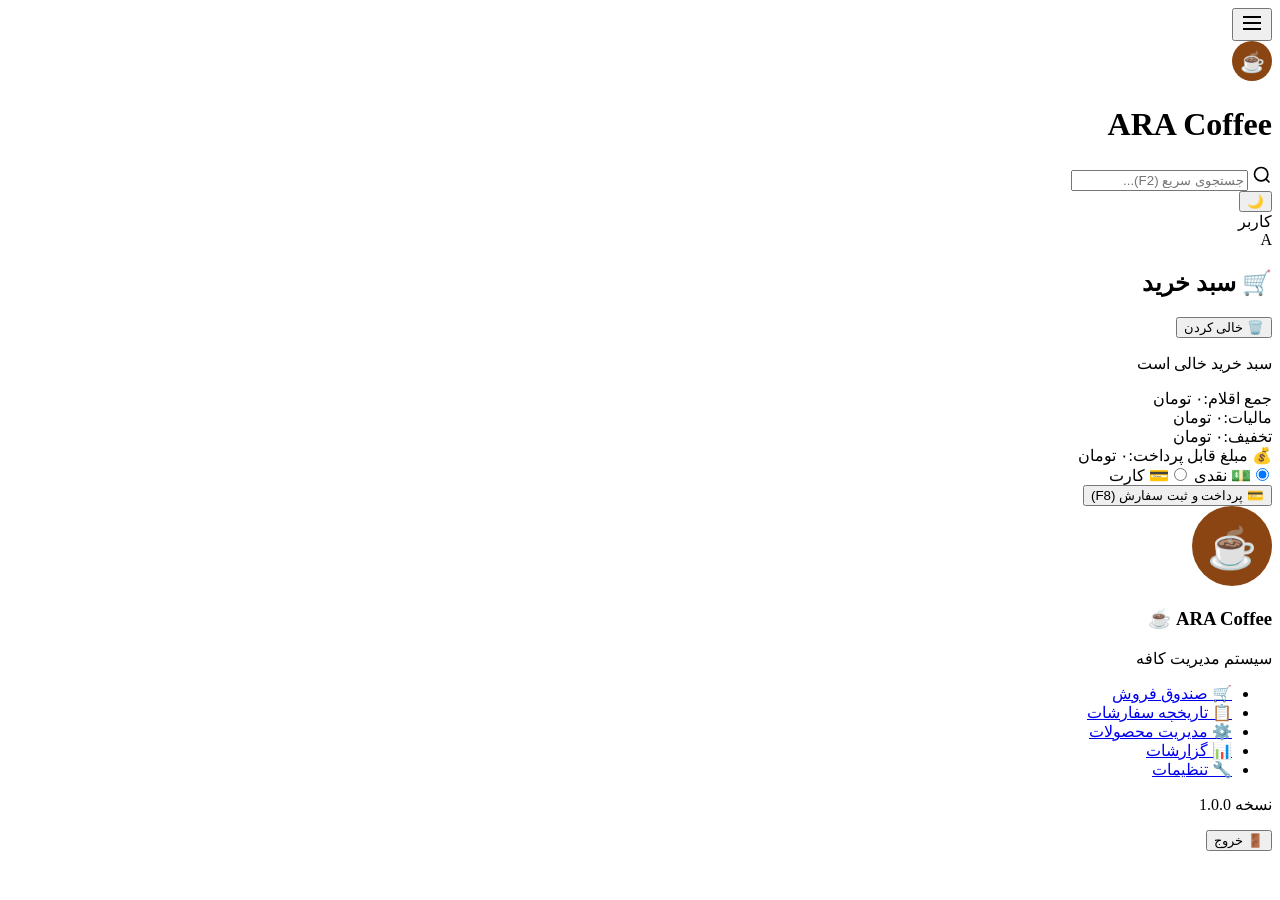
==== index.html @ f750b8b1 "First upload" ====
<!DOCTYPE html>
<html lang="fa" dir="rtl">
<head>
    <meta charset="UTF-8">
    <meta name="viewport" content="width=device-width, initial-scale=1.0, maximum-scale=1.0, user-scalable=no">
    <meta name="theme-color" content="#8B4513">
    <meta name="apple-mobile-web-app-capable" content="yes">
    <meta name="apple-mobile-web-app-status-bar-style" content="default">
    <title>ARA Coffee ☕ - صندوق فروش</title>
    <link rel="manifest" href="/manifest.json">
    <link rel="stylesheet" href="/css/style.css">
    <link rel="stylesheet" href="/css/pos.css">
    <link rel="icon" type="image/png" href="/assets/images/icon-192x192.png">
    <link rel="apple-touch-icon" href="/assets/images/icon-192x192.png">
</head>
<body data-page="pos">
    <div class="side-nav-overlay" id="side-nav-overlay"></div>

    <div class="app-container">
        <header class="app-header">
            <div class="header-left">
                <button class="icon-btn" id="menu-toggle" aria-label="منو" title="منو">
                    <svg width="24" height="24" viewBox="0 0 24 24" fill="none" stroke="currentColor" stroke-width="2">
                        <path d="M3 12h18"/><path d="M3 6h18"/><path d="M3 18h18"/>
                    </svg>
                </button>
                <div class="logo-section">
                    <img src="/assets/images/logo-placeholder.png" alt="ARA Coffee" class="logo-img" id="header-logo"
                         onerror="this.src='data:image/svg+xml,<svg xmlns=%22http://www.w3.org/2000/svg%22 width=%2240%22 height=%2240%22><rect fill=%22%238B4513%22 width=%2240%22 height=%2240%22 rx=%2220%22/><text fill=%22white%22 x=%2250%25%22 y=%2255%25%22 text-anchor=%22middle%22 dy=%22.3em%22 font-size=%2220%22>☕</text></svg>'">
                    <h1 class="cafe-name">ARA Coffee</h1>
                </div>
            </div>
            <div class="header-center">
                <div class="search-box">
                    <svg class="search-icon" width="20" height="20" viewBox="0 0 24 24" fill="none" stroke="currentColor" stroke-width="2">
                        <circle cx="11" cy="11" r="8"/><path d="M21 21l-4.35-4.35"/>
                    </svg>
                    <input type="text" id="pos-search" placeholder="جستجوی سریع (F2)..." autocomplete="off">
                </div>
            </div>
            <div class="header-right">
                <button class="theme-toggle" id="theme-toggle" title="تغییر تم" type="button">
                    <span class="theme-icon">🌙</span>
                </button>
                <span class="date-time" id="current-datetime"></span>
                <div class="user-section">
                    <span class="user-name" id="current-user-display">کاربر</span>
                    <div class="user-avatar" id="user-avatar">A</div>
                </div>
            </div>
        </header>

        <main class="pos-main">
            <section class="products-section">
                <div class="category-tabs-container">
                    <div class="category-tabs" id="category-tabs"></div>
                </div>
                <div class="products-grid" id="product-grid"></div>
            </section>
            <aside class="cart-section">
                <div class="cart-header">
                    <h2>🛒 سبد خرید</h2>
                    <button class="text-btn" id="clear-cart-btn">🗑️ خالی کردن</button>
                </div>
                <div class="cart-items" id="cart-items">
                    <p class="empty-cart">سبد خرید خالی است</p>
                </div>
                <div class="cart-footer">
                    <div class="cart-summary">
                        <div class="summary-row"><span>جمع اقلام:</span><span id="subtotal-amount">۰ تومان</span></div>
                        <div class="summary-row"><span>مالیات:</span><span id="tax-amount">۰ تومان</span></div>
                        <div class="summary-row"><span>تخفیف:</span><span id="discount-amount">۰ تومان</span></div>
                        <div class="summary-row total-row"><span>💰 مبلغ قابل پرداخت:</span><span id="total-amount">۰ تومان</span></div>
                    </div>
                    <div class="payment-methods">
                        <label class="radio-label"><input type="radio" name="payment-method" value="Cash" checked><span>💵 نقدی</span></label>
                        <label class="radio-label"><input type="radio" name="payment-method" value="Card"><span>💳 کارت</span></label>
                    </div>
                    <button class="btn-primary btn-block" id="checkout-btn">💳 پرداخت و ثبت سفارش (F8)</button>
                </div>
            </aside>
        </main>

        <nav class="side-nav" id="side-nav">
            <div class="nav-header">
                <img src="/assets/images/logo-placeholder.png" alt="ARA Coffee" class="nav-logo"
                     onerror="this.src='data:image/svg+xml,<svg xmlns=%22http://www.w3.org/2000/svg%22 width=%2280%22 height=%2280%22><rect fill=%22%238B4513%22 width=%2280%22 height=%2280%22 rx=%2240%22/><text fill=%22white%22 x=%2250%25%22 y=%2255%25%22 text-anchor=%22middle%22 dy=%22.3em%22 font-size=%2240%22>☕</text></svg>'">
                <h3>ARA Coffee ☕</h3>
                <p class="nav-subtitle">سیستم مدیریت کافه</p>
            </div>
            <ul class="nav-links">
                <li><a href="/index.html" class="nav-link active"><span>🛒</span> صندوق فروش</a></li>
                <li><a href="/orders.html" class="nav-link"><span>📋</span> تاریخچه سفارشات</a></li>
                <li><a href="/admin.html" class="nav-link"><span>⚙️</span> مدیریت محصولات</a></li>
                <li><a href="/reports.html" class="nav-link"><span>📊</span> گزارشات</a></li>
                <li><a href="/settings.html" class="nav-link"><span>🔧</span> تنظیمات</a></li>
            </ul>
            <div class="nav-footer">
                <p class="version">نسخه 1.0.0</p>
                <button class="btn-logout" id="logout-btn">🚪 خروج</button>
            </div>
        </nav>
    </div>

    <div class="toast-container" id="toast-container"></div>

    <script src="/js/storage.js"></script>
    <script src="/js/models.js"></script>
    <script src="/js/auth.js"></script>
    <script src="/js/ui.js"></script>
    <script src="/js/cart.js"></script>
    <script src="/js/print.js"></script>
    <script src="/js/app.js"></script>
    <script>
        if ('serviceWorker' in navigator) {
            window.addEventListener('load', () => {
                navigator.serviceWorker.register('/service-worker.js')
                    .then(reg => console.log('SW registered:', reg.scope))
                    .catch(err => console.log('SW failed:', err));
            });
        }
    </script>
</body>
</html>
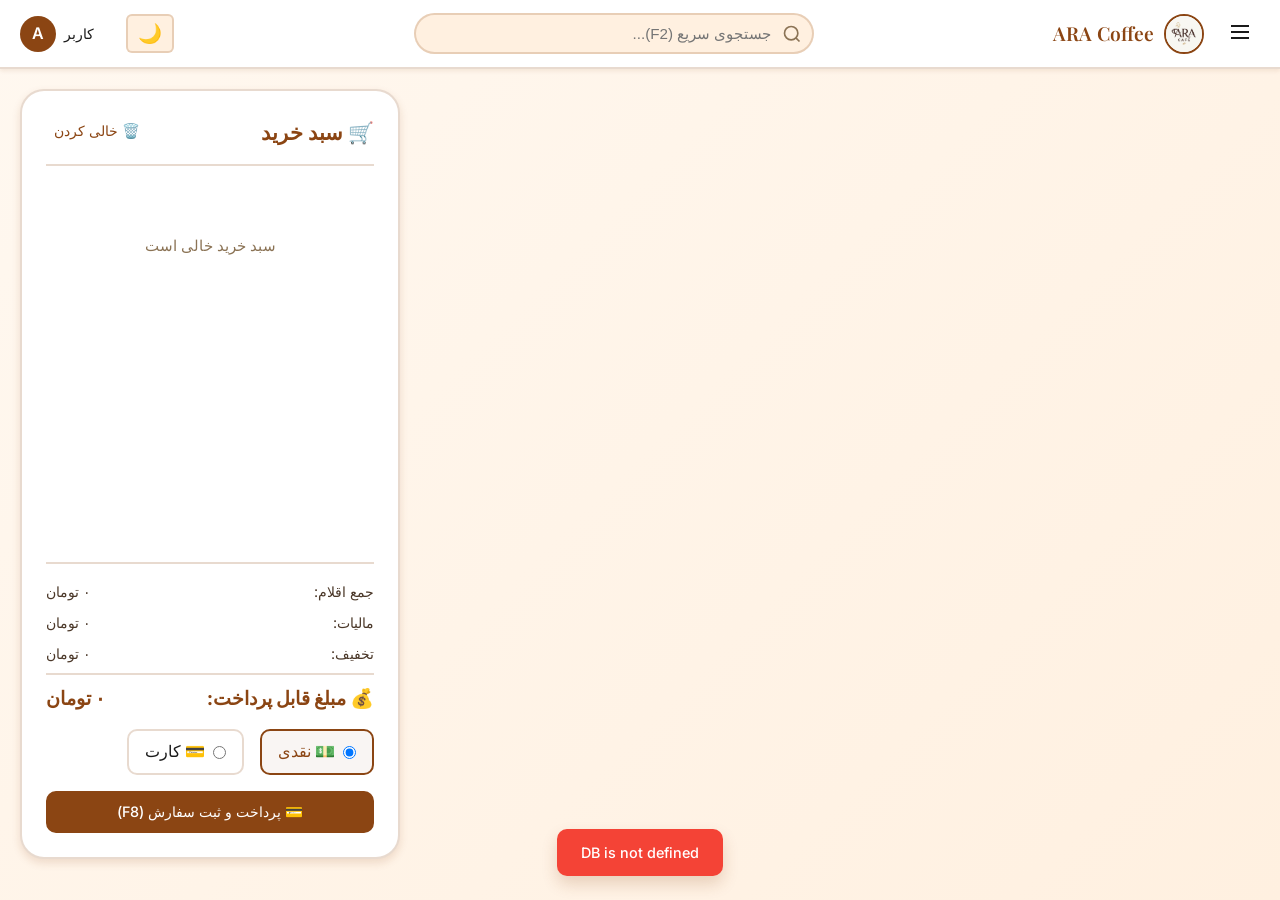
==== commit d189d0bb: "جدید" ====
--- a/index.html
+++ b/index.html
@@ -104,8 +104,7 @@
 
     <div class="toast-container" id="toast-container"></div>
 
-    <script src="/js/storage.js"></script>
-    <script src="/js/models.js"></script>
+    <script src="/js/github-db.js"></script>   <script src="/js/models.js"></script>
     <script src="/js/auth.js"></script>
     <script src="/js/ui.js"></script>
     <script src="/js/cart.js"></script>
--- a/css/style.css
+++ b/css/style.css
@@ -0,0 +1,819 @@
+/* === ARA Coffee - Main Styles === */
+@import url('https://fonts.googleapis.com/css2?family=Inter:wght@300;400;500;600;700&family=Playfair+Display:wght@400;500;600;700&display=swap');
+
+/* === متغیرهای تم روشن (پیش‌فرض) === */
+:root {
+    /* رنگ‌های اصلی */
+    --color-primary: #8B4513;
+    --color-primary-light: #A0522D;
+    --color-primary-dark: #6B3410;
+    --color-accent: #D2691E;
+    --color-accent-light: #F4A460;
+    
+    /* پس‌زمینه‌ها */
+    --bg-primary: #FFF8F0;
+    --bg-secondary: #FFF0E0;
+    --bg-card: #FFFFFF;
+    --bg-glass: rgba(255, 255, 255, 0.8);
+    --bg-sidebar: #3E2723;
+    
+    /* متن */
+    --text-primary: #1a1a1a;
+    --text-secondary: #4a3728;
+    --text-light: #8B7355;
+    --text-white: #FFFFFF;
+    --text-sidebar: #FFE0B2;
+    
+    /* سایه‌ها */
+    --shadow-sm: 0 2px 4px rgba(139, 69, 19, 0.1);
+    --shadow-md: 0 4px 8px rgba(139, 69, 19, 0.15);
+    --shadow-lg: 0 8px 16px rgba(139, 69, 19, 0.2);
+    
+    /* شیشه */
+    --glass-bg: rgba(255, 255, 255, 0.7);
+    --glass-blur: blur(12px);
+    --glass-border: rgba(139, 69, 19, 0.2);
+    
+    /* وضعیت‌ها */
+    --color-success: #4CAF50;
+    --color-warning: #FF9800;
+    --color-error: #f44336;
+    --color-info: #2196F3;
+    
+    /* Border Radius */
+    --radius-sm: 6px;
+    --radius-md: 10px;
+    --radius-lg: 16px;
+    --radius-xl: 24px;
+    
+    /* Transitions */
+    --transition-fast: 0.2s ease;
+    --transition-base: 0.3s ease;
+}
+
+/* === تم تاریک === */
+[data-theme="dark"] {
+    /* پس‌زمینه‌ها */
+    --bg-primary: #1a1a1a;
+    --bg-secondary: #2d2d2d;
+    --bg-card: #333333;
+    --bg-glass: rgba(30, 30, 30, 0.8);
+    
+    /* متن */
+    --text-primary: #FFFFFF;
+    --text-secondary: #E0E0E0;
+    --text-light: #BDBDBD;
+    
+    /* شیشه */
+    --glass-bg: rgba(30, 30, 30, 0.8);
+    --glass-border: rgba(255, 255, 255, 0.1);
+    
+    /* سایه‌ها */
+    --shadow-sm: 0 2px 4px rgba(0, 0, 0, 0.3);
+    --shadow-md: 0 4px 8px rgba(0, 0, 0, 0.4);
+    --shadow-lg: 0 8px 16px rgba(0, 0, 0, 0.5);
+}
+
+/* === Reset === */
+*, *::before, *::after {
+    margin: 0;
+    padding: 0;
+    box-sizing: border-box;
+}
+
+html {
+    font-size: 16px;
+    scroll-behavior: smooth;
+}
+
+body {
+    font-family: 'Inter', -apple-system, BlinkMacSystemFont, sans-serif;
+    background: linear-gradient(135deg, var(--bg-primary) 0%, var(--bg-secondary) 100%);
+    color: var(--text-primary);
+    min-height: 100vh;
+    line-height: 1.6;
+    -webkit-font-smoothing: antialiased;
+    transition: all var(--transition-base);
+}
+
+h1, h2, h3, h4, h5, h6 {
+    font-family: 'Playfair Display', serif;
+    color: var(--color-primary);
+}
+
+a {
+    color: var(--color-primary);
+    text-decoration: none;
+}
+
+/* === Glass Effect === */
+.glass {
+    background: var(--glass-bg);
+    backdrop-filter: var(--glass-blur);
+    -webkit-backdrop-filter: var(--glass-blur);
+    border: 1px solid var(--glass-border);
+    border-radius: var(--radius-lg);
+}
+
+/* === Buttons === */
+.btn-primary, .btn-secondary, .btn-danger, .btn-success {
+    padding: 10px 20px;
+    border: none;
+    border-radius: var(--radius-md);
+    font-family: 'Inter', sans-serif;
+    font-weight: 500;
+    font-size: 0.9rem;
+    cursor: pointer;
+    transition: all var(--transition-fast);
+    display: inline-flex;
+    align-items: center;
+    gap: 8px;
+    white-space: nowrap;
+}
+
+.btn-primary {
+    background: var(--color-primary);
+    color: white;
+    border: 2px solid var(--color-primary);
+}
+
+.btn-primary:hover {
+    background: var(--color-primary-dark);
+    transform: translateY(-2px);
+    box-shadow: var(--shadow-md);
+}
+
+.btn-secondary {
+    background: transparent;
+    color: var(--color-primary);
+    border: 2px solid var(--color-primary);
+}
+
+.btn-secondary:hover {
+    background: rgba(139, 69, 19, 0.1);
+    transform: translateY(-2px);
+}
+
+.btn-danger {
+    background: var(--color-error);
+    color: white;
+}
+
+.btn-danger:hover {
+    background: #d32f2f;
+}
+
+.btn-block {
+    width: 100%;
+    justify-content: center;
+}
+
+.icon-btn {
+    background: transparent;
+    border: none;
+    color: var(--text-primary);
+    cursor: pointer;
+    padding: 8px;
+    border-radius: var(--radius-sm);
+    transition: all var(--transition-fast);
+}
+
+.icon-btn:hover {
+    background: rgba(139, 69, 19, 0.1);
+}
+
+.text-btn {
+    background: none;
+    border: none;
+    color: var(--color-primary);
+    cursor: pointer;
+    font-size: 0.9rem;
+    padding: 4px 8px;
+}
+
+.text-btn:hover {
+    text-decoration: underline;
+}
+
+/* === Form Elements === */
+.form-group {
+    margin-bottom: 16px;
+}
+
+.form-group label {
+    display: block;
+    margin-bottom: 6px;
+    color: var(--text-primary);
+    font-weight: 500;
+    font-size: 0.9rem;
+}
+
+.form-input {
+    width: 100%;
+    padding: 10px 14px;
+    background: var(--bg-card);
+    border: 2px solid var(--glass-border);
+    border-radius: var(--radius-sm);
+    color: var(--text-primary);
+    font-family: 'Inter', sans-serif;
+    font-size: 0.95rem;
+    transition: all var(--transition-fast);
+}
+
+.form-input:focus {
+    outline: none;
+    border-color: var(--color-primary);
+    box-shadow: 0 0 0 3px rgba(139, 69, 19, 0.1);
+}
+
+textarea.form-input {
+    resize: vertical;
+    min-height: 80px;
+}
+
+select.form-input {
+    cursor: pointer;
+}
+
+/* === App Container === */
+.app-container {
+    min-height: 100vh;
+    display: flex;
+    flex-direction: column;
+}
+
+/* === Header === */
+.app-header {
+    padding: 12px 20px;
+    display: flex;
+    align-items: center;
+    justify-content: space-between;
+    background: var(--bg-card);
+    border-bottom: 2px solid var(--glass-border);
+    box-shadow: var(--shadow-sm);
+    position: sticky;
+    top: 0;
+    z-index: 100;
+}
+
+.header-left {
+    display: flex;
+    align-items: center;
+    gap: 16px;
+}
+
+.header-center {
+    flex: 1;
+    display: flex;
+    justify-content: center;
+    margin: 0 20px;
+}
+
+.header-right {
+    display: flex;
+    align-items: center;
+    gap: 16px;
+}
+
+.logo-section {
+    display: flex;
+    align-items: center;
+    gap: 10px;
+}
+
+.logo-img {
+    width: 40px;
+    height: 40px;
+    border-radius: 50%;
+    object-fit: cover;
+    border: 2px solid var(--color-primary);
+}
+
+.cafe-name {
+    font-size: 1.2rem;
+    color: var(--color-primary);
+    font-weight: 600;
+}
+
+.search-box {
+    position: relative;
+    display: flex;
+    align-items: center;
+    width: 100%;
+    max-width: 400px;
+}
+
+.search-box .search-icon {
+    position: absolute;
+    right: 12px;
+    color: var(--text-light);
+    pointer-events: none;
+}
+
+.search-box input {
+    width: 100%;
+    padding: 10px 40px 10px 16px;
+    background: var(--bg-secondary);
+    border: 2px solid var(--glass-border);
+    border-radius: var(--radius-xl);
+    color: var(--text-primary);
+    font-size: 0.95rem;
+    transition: all var(--transition-fast);
+}
+
+.search-box input:focus {
+    outline: none;
+    border-color: var(--color-primary);
+    background: var(--bg-card);
+}
+
+.date-time {
+    color: var(--text-secondary);
+    font-size: 0.85rem;
+    font-weight: 500;
+}
+
+.user-section {
+    display: flex;
+    align-items: center;
+    gap: 8px;
+}
+
+.user-name {
+    color: var(--text-primary);
+    font-weight: 500;
+    font-size: 0.9rem;
+}
+
+.user-avatar {
+    width: 36px;
+    height: 36px;
+    border-radius: 50%;
+    background: var(--color-primary);
+    color: white;
+    display: flex;
+    align-items: center;
+    justify-content: center;
+    font-weight: 600;
+    font-size: 1rem;
+}
+
+.back-btn {
+    color: var(--color-primary);
+    text-decoration: none;
+    font-weight: 500;
+    padding: 6px 12px;
+    border-radius: var(--radius-sm);
+    transition: all var(--transition-fast);
+}
+
+.back-btn:hover {
+    background: rgba(139, 69, 19, 0.1);
+}
+
+/* === Theme Toggle Button === */
+.theme-toggle {
+    background: var(--bg-secondary);
+    border: 2px solid var(--glass-border);
+    cursor: pointer;
+    font-size: 1.2rem;
+    padding: 6px 10px;
+    border-radius: var(--radius-sm);
+    transition: all var(--transition-fast);
+}
+
+.theme-toggle:hover {
+    background: var(--glass-bg);
+    transform: scale(1.1);
+}
+
+/* === Side Navigation === */
+.side-nav {
+    position: fixed;
+    right: -320px;
+    top: 0;
+    width: 300px;
+    height: 100vh;
+    background: var(--bg-sidebar);
+    padding: 24px;
+    transition: right var(--transition-base);
+    z-index: 999;
+    box-shadow: var(--shadow-lg);
+    overflow-y: auto;
+}
+
+.side-nav.open {
+    right: 0;
+}
+
+.nav-header {
+    text-align: center;
+    margin-bottom: 32px;
+    padding-bottom: 20px;
+    border-bottom: 1px solid rgba(255, 255, 255, 0.1);
+}
+
+.nav-logo {
+    width: 80px;
+    height: 80px;
+    border-radius: 50%;
+    border: 3px solid var(--color-accent-light);
+    margin-bottom: 12px;
+}
+
+.nav-header h3 {
+    color: var(--text-sidebar);
+    font-size: 1.3rem;
+    margin-top: 8px;
+}
+
+.nav-links {
+    list-style: none;
+    margin-bottom: 24px;
+}
+
+.nav-link {
+    display: flex;
+    align-items: center;
+    gap: 12px;
+    padding: 12px 16px;
+    color: var(--text-sidebar);
+    text-decoration: none;
+    border-radius: var(--radius-md);
+    transition: all var(--transition-fast);
+    margin-bottom: 4px;
+    font-size: 0.95rem;
+}
+
+.nav-link:hover {
+    background: rgba(255, 224, 178, 0.1);
+    transform: translateX(-4px);
+}
+
+.nav-link.active {
+    background: var(--color-primary);
+    color: white;
+    font-weight: 600;
+}
+
+.btn-logout {
+    width: 100%;
+    padding: 12px;
+    background: rgba(244, 67, 54, 0.2);
+    color: #ff6b6b;
+    border: 1px solid rgba(244, 67, 54, 0.3);
+    border-radius: var(--radius-md);
+    cursor: pointer;
+    font-size: 0.95rem;
+    transition: all var(--transition-fast);
+    margin-top: auto;
+}
+
+.btn-logout:hover {
+    background: rgba(244, 67, 54, 0.3);
+}
+
+/* === Toast Notifications === */
+.toast-container {
+    position: fixed;
+    bottom: 24px;
+    left: 50%;
+    transform: translateX(-50%);
+    z-index: 10000;
+    display: flex;
+    flex-direction: column;
+    gap: 8px;
+    max-width: 90%;
+}
+
+.toast {
+    padding: 12px 24px;
+    border-radius: var(--radius-md);
+    color: white;
+    font-weight: 500;
+    font-size: 0.9rem;
+    animation: slideUp 0.3s ease;
+    box-shadow: var(--shadow-lg);
+    text-align: center;
+    white-space: nowrap;
+}
+
+.toast.success { background: var(--color-success); }
+.toast.error { background: var(--color-error); }
+.toast.warning { background: var(--color-warning); color: #333; }
+.toast.info { background: var(--color-info); }
+
+@keyframes slideUp {
+    from { transform: translateY(100px); opacity: 0; }
+    to { transform: translateY(0); opacity: 1; }
+}
+
+@keyframes slideDown {
+    from { transform: translateY(0); opacity: 1; }
+    to { transform: translateY(100px); opacity: 0; }
+}
+
+/* === Overlay for sidebar === */
+.side-nav-overlay {
+    display: none;
+    position: fixed;
+    top: 0;
+    left: 0;
+    right: 0;
+    bottom: 0;
+    background: rgba(0, 0, 0, 0.5);
+    z-index: 998;
+}
+
+.side-nav-overlay.active {
+    display: block;
+}
+
+/* === Modal === */
+.modal {
+    display: none;
+    position: fixed;
+    top: 0;
+    left: 0;
+    right: 0;
+    bottom: 0;
+    background: rgba(0, 0, 0, 0.6);
+    z-index: 1000;
+    align-items: center;
+    justify-content: center;
+}
+
+.modal.open {
+    display: flex;
+}
+
+.modal-content {
+    background: var(--bg-card);
+    border-radius: var(--radius-xl);
+    padding: 32px;
+    max-width: 500px;
+    width: 90%;
+    max-height: 90vh;
+    overflow-y: auto;
+    position: relative;
+    box-shadow: var(--shadow-xl);
+}
+
+.close-modal {
+    position: absolute;
+    top: 16px;
+    left: 16px;
+    font-size: 1.5rem;
+    cursor: pointer;
+    color: var(--text-secondary);
+    width: 32px;
+    height: 32px;
+    display: flex;
+    align-items: center;
+    justify-content: center;
+    border-radius: 50%;
+    transition: all var(--transition-fast);
+}
+
+.close-modal:hover {
+    background: rgba(0, 0, 0, 0.1);
+}
+
+/* === Utility Classes === */
+.text-center { text-align: center; }
+.text-right { text-align: right; }
+.text-left { text-align: left; }
+
+.mt-1 { margin-top: 8px; }
+.mt-2 { margin-top: 16px; }
+.mt-3 { margin-top: 24px; }
+.mb-1 { margin-bottom: 8px; }
+.mb-2 { margin-bottom: 16px; }
+.mb-3 { margin-bottom: 24px; }
+
+.text-success { color: var(--color-success); }
+.text-error { color: var(--color-error); }
+.text-warning { color: var(--color-warning); }
+
+/* === Responsive === */
+@media (max-width: 768px) {
+    .app-header {
+        flex-direction: column;
+        gap: 12px;
+        padding: 12px;
+    }
+    
+    .header-center {
+        order: 3;
+        margin: 0;
+        width: 100%;
+    }
+    
+    .search-box {
+        max-width: 100%;
+    }
+    
+    .side-nav {
+        width: 100%;
+        right: -100%;
+    }
+    
+    .cafe-name {
+        font-size: 1rem;
+    }
+}
+/* اضافه کردن به انتهای فایل style.css */
+
+/* === Responsive Design Improvements === */
+
+/* Mobile First - تا 480px */
+@media (max-width: 480px) {
+    html {
+        font-size: 14px;
+    }
+    
+    .app-header {
+        flex-direction: column;
+        padding: 8px;
+        gap: 8px;
+    }
+    
+    .header-left {
+        width: 100%;
+        justify-content: space-between;
+    }
+    
+    .header-center {
+        width: 100%;
+        margin: 4px 0;
+    }
+    
+    .header-right {
+        width: 100%;
+        justify-content: space-between;
+        font-size: 0.8rem;
+    }
+    
+    .logo-img {
+        width: 32px;
+        height: 32px;
+    }
+    
+    .cafe-name {
+        font-size: 0.95rem;
+    }
+    
+    .search-box input {
+        padding: 8px 32px 8px 12px;
+        font-size: 0.85rem;
+    }
+    
+    .user-avatar {
+        width: 28px;
+        height: 28px;
+        font-size: 0.8rem;
+    }
+    
+    .user-name {
+        font-size: 0.8rem;
+    }
+    
+    .btn-primary, .btn-secondary {
+        padding: 8px 14px;
+        font-size: 0.8rem;
+    }
+}
+
+/* Tablet - 481px تا 768px */
+@media (min-width: 481px) and (max-width: 768px) {
+    .app-header {
+        padding: 10px;
+    }
+    
+    .header-center {
+        max-width: 250px;
+    }
+    
+    .search-box input {
+        padding: 9px 35px 9px 14px;
+    }
+}
+
+/* Laptop - 769px تا 1024px */
+@media (min-width: 769px) and (max-width: 1024px) {
+    .app-header {
+        padding: 12px 16px;
+    }
+}
+
+/* Large Desktop - بالای 1400px */
+@media (min-width: 1400px) {
+    .app-container {
+        max-width: 1400px;
+        margin: 0 auto;
+    }
+}
+
+/* === بهبود Modal برای موبایل === */
+@media (max-width: 600px) {
+    .modal-content {
+        width: 95%;
+        padding: 20px;
+        margin: 10px;
+        max-height: 85vh;
+        border-radius: var(--radius-lg);
+    }
+    
+    .modal-content h2 {
+        font-size: 1.2rem;
+    }
+    
+    .form-input {
+        padding: 8px 12px;
+        font-size: 0.9rem;
+    }
+}
+
+/* === بهبود Toast برای موبایل === */
+@media (max-width: 480px) {
+    .toast-container {
+        bottom: 12px;
+        left: 10px;
+        right: 10px;
+        transform: none;
+        max-width: none;
+    }
+    
+    .toast {
+        padding: 10px 16px;
+        font-size: 0.85rem;
+    }
+}
+
+/* === بهبود Sidebar برای موبایل === */
+@media (max-width: 480px) {
+    .side-nav {
+        width: 100%;
+        right: -100%;
+    }
+    
+    .nav-link {
+        padding: 10px 14px;
+        font-size: 0.9rem;
+    }
+}
+
+/* === استایل‌های اضافی برای admin === */
+.badge {
+    display: inline-block;
+    padding: 2px 8px;
+    background: rgba(139, 69, 19, 0.1);
+    color: var(--color-primary);
+    border-radius: var(--radius-xl);
+    font-size: 0.7rem;
+    font-weight: 600;
+}
+
+.btn-sm {
+    padding: 4px 8px;
+    font-size: 0.8rem;
+}
+
+.no-data {
+    text-align: center;
+    padding: 32px;
+    color: var(--text-light);
+    font-size: 1rem;
+}
+
+/* === بهبود خوانایی در تم روشن === */
+[data-theme="light"] .product-card,
+[data-theme="light"] .cart-section,
+[data-theme="light"] .order-card,
+[data-theme="light"] .stat-card {
+    box-shadow: 0 2px 8px rgba(0, 0, 0, 0.08);
+}
+
+[data-theme="light"] .app-header {
+    background: #fff;
+    box-shadow: 0 2px 4px rgba(0, 0, 0, 0.05);
+}
+
+/* === استایل اسکرول‌بار === */
+::-webkit-scrollbar {
+    width: 6px;
+    height: 6px;
+}
+
+::-webkit-scrollbar-track {
+    background: transparent;
+}
+
+::-webkit-scrollbar-thumb {
+    background: var(--color-primary);
+    border-radius: 3px;
+}
+
+::-webkit-scrollbar-thumb:hover {
+    background: var(--color-primary-dark);
+}
--- a/css/pos.css
+++ b/css/pos.css
@@ -0,0 +1,345 @@
+/* === POS Page Styles === */
+.pos-main {
+    display: grid;
+    grid-template-columns: 1fr 380px;
+    gap: 20px;
+    padding: 20px;
+    height: calc(100vh - 90px);
+    overflow: hidden;
+}
+
+/* === Products Section === */
+.products-section {
+    display: flex;
+    flex-direction: column;
+    overflow: hidden;
+}
+
+.category-tabs-container {
+    overflow-x: auto;
+    padding: 8px 0;
+    margin-bottom: 16px;
+    scrollbar-width: thin;
+    scrollbar-color: var(--color-primary) transparent;
+}
+
+.category-tabs-container::-webkit-scrollbar {
+    height: 4px;
+}
+
+.category-tabs-container::-webkit-scrollbar-thumb {
+    background: var(--color-primary);
+    border-radius: 2px;
+}
+
+.category-tabs {
+    display: flex;
+    gap: 8px;
+    padding-bottom: 8px;
+}
+
+.category-tab {
+    padding: 10px 20px;
+    background: var(--bg-card);
+    border: 2px solid var(--glass-border);
+    border-radius: var(--radius-xl);
+    color: var(--text-primary);
+    cursor: pointer;
+    white-space: nowrap;
+    transition: all var(--transition-fast);
+    font-family: 'Inter', sans-serif;
+    font-size: 0.9rem;
+    font-weight: 500;
+}
+
+.category-tab:hover {
+    background: var(--bg-secondary);
+    border-color: var(--color-primary);
+}
+
+.category-tab.active {
+    background: var(--color-primary);
+    color: white;
+    border-color: var(--color-primary);
+    box-shadow: var(--shadow-md);
+}
+
+.products-grid {
+    display: grid;
+    grid-template-columns: repeat(auto-fill, minmax(140px, 1fr));
+    gap: 16px;
+    overflow-y: auto;
+    padding: 8px;
+    flex: 1;
+}
+
+.product-card {
+    background: var(--bg-card);
+    border: 2px solid var(--glass-border);
+    border-radius: var(--radius-lg);
+    overflow: hidden;
+    cursor: pointer;
+    transition: all var(--transition-fast);
+    position: relative;
+}
+
+.product-card:hover {
+    transform: translateY(-4px);
+    box-shadow: var(--shadow-lg);
+    border-color: var(--color-primary);
+}
+
+.product-card:active {
+    transform: scale(0.98);
+}
+
+.product-card.product-inactive {
+    opacity: 0.5;
+    cursor: not-allowed;
+}
+
+.product-image {
+    width: 100%;
+    height: 100px;
+    background-size: cover;
+    background-position: center;
+    background-color: var(--bg-secondary);
+}
+
+.product-info {
+    padding: 12px;
+}
+
+.product-info h3 {
+    font-size: 0.85rem;
+    margin-bottom: 6px;
+    font-family: 'Inter', sans-serif;
+    font-weight: 600;
+    color: var(--text-primary);
+}
+
+.price {
+    color: var(--color-primary);
+    font-weight: 700;
+    font-size: 1rem;
+}
+
+.inactive-badge {
+    position: absolute;
+    top: 8px;
+    left: 8px;
+    background: var(--color-error);
+    color: white;
+    padding: 4px 10px;
+    border-radius: var(--radius-sm);
+    font-size: 0.7rem;
+    font-weight: 600;
+}
+
+.no-products {
+    grid-column: 1 / -1;
+    text-align: center;
+    padding: 48px;
+    color: var(--text-light);
+    font-size: 1.1rem;
+}
+
+/* === Cart Section === */
+.cart-section {
+    display: flex;
+    flex-direction: column;
+    padding: 24px;
+    background: var(--bg-card);
+    border-radius: var(--radius-xl);
+    border: 2px solid var(--glass-border);
+    box-shadow: var(--shadow-md);
+}
+
+.cart-header {
+    display: flex;
+    justify-content: space-between;
+    align-items: center;
+    margin-bottom: 20px;
+    padding-bottom: 16px;
+    border-bottom: 2px solid var(--glass-border);
+}
+
+.cart-header h2 {
+    font-size: 1.3rem;
+    color: var(--color-primary);
+}
+
+.cart-items {
+    flex: 1;
+    overflow-y: auto;
+    margin-bottom: 16px;
+}
+
+.cart-item {
+    display: flex;
+    justify-content: space-between;
+    align-items: center;
+    padding: 12px 0;
+    border-bottom: 1px solid var(--glass-border);
+    gap: 12px;
+}
+
+.item-details {
+    flex: 1;
+}
+
+.item-name {
+    display: block;
+    font-weight: 600;
+    color: var(--text-primary);
+    font-size: 0.9rem;
+}
+
+.item-price {
+    color: var(--text-light);
+    font-size: 0.8rem;
+    margin-top: 2px;
+}
+
+.item-quantity {
+    display: flex;
+    align-items: center;
+    gap: 8px;
+}
+
+.qty-btn {
+    width: 28px;
+    height: 28px;
+    border: 2px solid var(--color-primary);
+    background: transparent;
+    color: var(--color-primary);
+    border-radius: 50%;
+    cursor: pointer;
+    display: flex;
+    align-items: center;
+    justify-content: center;
+    font-size: 1.2rem;
+    font-weight: 600;
+    transition: all var(--transition-fast);
+}
+
+.qty-btn:hover {
+    background: var(--color-primary);
+    color: white;
+}
+
+.qty-value {
+    font-weight: 600;
+    min-width: 24px;
+    text-align: center;
+    color: var(--text-primary);
+}
+
+.delete-btn {
+    background: transparent;
+    border: none;
+    cursor: pointer;
+    font-size: 1rem;
+    padding: 4px;
+    opacity: 0.6;
+    transition: all var(--transition-fast);
+}
+
+.delete-btn:hover {
+    opacity: 1;
+    transform: scale(1.2);
+}
+
+.item-total {
+    font-weight: 700;
+    color: var(--color-primary);
+    font-size: 0.95rem;
+    min-width: 80px;
+    text-align: left;
+}
+
+.empty-cart {
+    text-align: center;
+    color: var(--text-light);
+    padding: 48px 0;
+    font-size: 0.95rem;
+}
+
+.cart-footer {
+    border-top: 2px solid var(--glass-border);
+    padding-top: 16px;
+}
+
+.cart-summary {
+    margin-bottom: 16px;
+}
+
+.summary-row {
+    display: flex;
+    justify-content: space-between;
+    margin-bottom: 8px;
+    font-size: 0.9rem;
+    color: var(--text-secondary);
+}
+
+.summary-row.total-row {
+    font-weight: 700;
+    font-size: 1.2rem;
+    color: var(--color-primary);
+    margin-top: 8px;
+    padding-top: 8px;
+    border-top: 2px solid var(--glass-border);
+}
+
+.payment-methods {
+    display: flex;
+    gap: 16px;
+    margin: 16px 0;
+}
+
+.radio-label {
+    display: flex;
+    align-items: center;
+    gap: 8px;
+    cursor: pointer;
+    color: var(--text-primary);
+    font-weight: 500;
+    padding: 8px 16px;
+    border: 2px solid var(--glass-border);
+    border-radius: var(--radius-md);
+    transition: all var(--transition-fast);
+}
+
+.radio-label:hover {
+    border-color: var(--color-primary);
+}
+
+.radio-label input[type="radio"]:checked + span {
+    color: var(--color-primary);
+}
+
+.radio-label:has(input:checked) {
+    border-color: var(--color-primary);
+    background: rgba(139, 69, 19, 0.05);
+}
+
+/* === Responsive POS === */
+@media (max-width: 1024px) {
+    .pos-main {
+        grid-template-columns: 1fr;
+        height: auto;
+        padding: 12px;
+    }
+    
+    .cart-section {
+        position: sticky;
+        bottom: 0;
+        max-height: 50vh;
+        border-radius: var(--radius-xl) var(--radius-xl) 0 0;
+    }
+    
+    .products-grid {
+        grid-template-columns: repeat(auto-fill, minmax(120px, 1fr));
+        gap: 12px;
+    }
+}
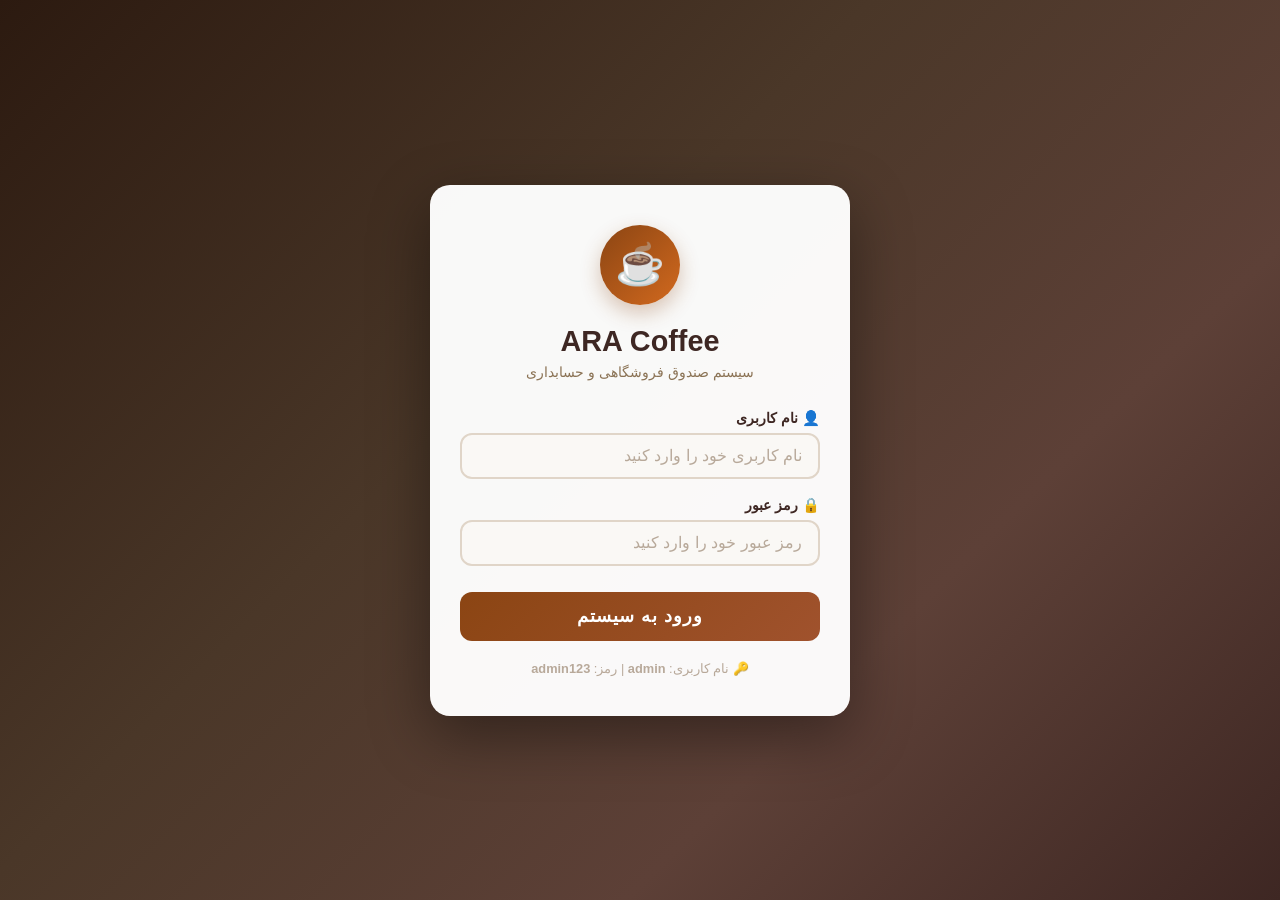
==== commit 83056a8b: "تخفیف" ====
--- a/index.html
+++ b/index.html
@@ -17,6 +17,7 @@
     <div class="side-nav-overlay" id="side-nav-overlay"></div>
 
     <div class="app-container">
+        <!-- Header -->
         <header class="app-header">
             <div class="header-left">
                 <button class="icon-btn" id="menu-toggle" aria-label="منو" title="منو">
@@ -50,37 +51,86 @@
             </div>
         </header>
 
+        <!-- Main Content -->
         <main class="pos-main">
+            <!-- Products Section -->
             <section class="products-section">
                 <div class="category-tabs-container">
                     <div class="category-tabs" id="category-tabs"></div>
                 </div>
                 <div class="products-grid" id="product-grid"></div>
             </section>
+
+            <!-- Cart Section -->
             <aside class="cart-section">
                 <div class="cart-header">
                     <h2>🛒 سبد خرید</h2>
                     <button class="text-btn" id="clear-cart-btn">🗑️ خالی کردن</button>
                 </div>
+                
                 <div class="cart-items" id="cart-items">
                     <p class="empty-cart">سبد خرید خالی است</p>
                 </div>
+                
                 <div class="cart-footer">
                     <div class="cart-summary">
-                        <div class="summary-row"><span>جمع اقلام:</span><span id="subtotal-amount">۰ تومان</span></div>
-                        <div class="summary-row"><span>مالیات:</span><span id="tax-amount">۰ تومان</span></div>
-                        <div class="summary-row"><span>تخفیف:</span><span id="discount-amount">۰ تومان</span></div>
-                        <div class="summary-row total-row"><span>💰 مبلغ قابل پرداخت:</span><span id="total-amount">۰ تومان</span></div>
+                        <div class="summary-row">
+                            <span>💰 جمع اقلام (قیمت اصلی):</span>
+                            <span id="subtotal-amount">۰ تومان</span>
+                        </div>
+                        <div class="summary-row" style="color:#e74c3c;">
+                            <span>🏷️ تخفیف:</span>
+                            <span id="discount-amount">۰ تومان</span>
+                        </div>
+                        <div class="summary-row">
+                            <span>🧾 مالیات:</span>
+                            <span id="tax-amount">۰ تومان</span>
+                        </div>
+                        <div class="summary-row total-row">
+                            <span>💳 مبلغ قابل پرداخت:</span>
+                            <span id="total-amount">۰ تومان</span>
+                        </div>
                     </div>
+
+                    <!-- Discount Section -->
+                    <div class="discount-section" style="margin:12px 0;padding:10px;background:rgba(231,76,60,0.05);border-radius:8px;border:1px dashed #e74c3c;">
+                        <p style="font-size:0.8rem;font-weight:600;color:#e74c3c;margin-bottom:8px;">🏷️ اعمال تخفیف</p>
+                        <div style="display:flex;gap:6px;align-items:center;margin-bottom:8px;">
+                            <input type="number" id="discount-percent" placeholder="%" min="0" max="100" 
+                                   style="width:55px;padding:6px;border:1px solid #ddd;border-radius:6px;text-align:center;font-size:0.85rem;">
+                            <span style="font-size:0.85rem;">درصد</span>
+                            <button class="btn-sm" id="apply-discount-percent" style="padding:6px 10px;background:#e74c3c;color:#fff;border:none;border-radius:6px;cursor:pointer;font-size:0.75rem;">اعمال</button>
+                        </div>
+                        <div style="display:flex;gap:6px;align-items:center;margin-bottom:8px;">
+                            <input type="number" id="discount-amount-input" placeholder="تومان" min="0"
+                                   style="width:70px;padding:6px;border:1px solid #ddd;border-radius:6px;text-align:center;font-size:0.85rem;">
+                            <span style="font-size:0.85rem;">مبلغ</span>
+                            <button class="btn-sm" id="apply-discount-amount" style="padding:6px 10px;background:#e74c3c;color:#fff;border:none;border-radius:6px;cursor:pointer;font-size:0.75rem;">اعمال</button>
+                        </div>
+                        <button class="btn-sm" id="remove-discount" style="width:100%;padding:6px;background:#888;color:#fff;border:none;border-radius:6px;cursor:pointer;font-size:0.75rem;">✕ حذف تخفیف</button>
+                    </div>
+
+                    <!-- Payment Method -->
                     <div class="payment-methods">
-                        <label class="radio-label"><input type="radio" name="payment-method" value="Cash" checked><span>💵 نقدی</span></label>
-                        <label class="radio-label"><input type="radio" name="payment-method" value="Card"><span>💳 کارت</span></label>
+                        <label class="radio-label">
+                            <input type="radio" name="payment-method" value="Cash" checked>
+                            <span>💵 نقدی</span>
+                        </label>
+                        <label class="radio-label">
+                            <input type="radio" name="payment-method" value="Card">
+                            <span>💳 کارت</span>
+                        </label>
                     </div>
-                    <button class="btn-primary btn-block" id="checkout-btn">💳 پرداخت و ثبت سفارش (F8)</button>
+                    
+                    <!-- Checkout Button -->
+                    <button class="btn-primary btn-block" id="checkout-btn">
+                        💳 پرداخت و ثبت سفارش (F8)
+                    </button>
                 </div>
             </aside>
         </main>
 
+        <!-- Side Navigation -->
         <nav class="side-nav" id="side-nav">
             <div class="nav-header">
                 <img src="/assets/images/logo-placeholder.png" alt="ARA Coffee" class="nav-logo"
@@ -94,6 +144,7 @@
                 <li><a href="/admin.html" class="nav-link"><span>⚙️</span> مدیریت محصولات</a></li>
                 <li><a href="/reports.html" class="nav-link"><span>📊</span> گزارشات</a></li>
                 <li><a href="/settings.html" class="nav-link"><span>🔧</span> تنظیمات</a></li>
+                <li><a href="/menu.html" class="nav-link" target="_blank"><span>🍽️</span> منوی کافه</a></li>
             </ul>
             <div class="nav-footer">
                 <p class="version">نسخه 1.0.0</p>
@@ -102,9 +153,12 @@
         </nav>
     </div>
 
+    <!-- Toast Container -->
     <div class="toast-container" id="toast-container"></div>
 
-    <script src="/js/github-db.js"></script>   <script src="/js/models.js"></script>
+    <!-- Scripts -->
+    <script src="/js/github-db.js"></script>
+    <script src="/js/models.js"></script>
     <script src="/js/auth.js"></script>
     <script src="/js/ui.js"></script>
     <script src="/js/cart.js"></script>
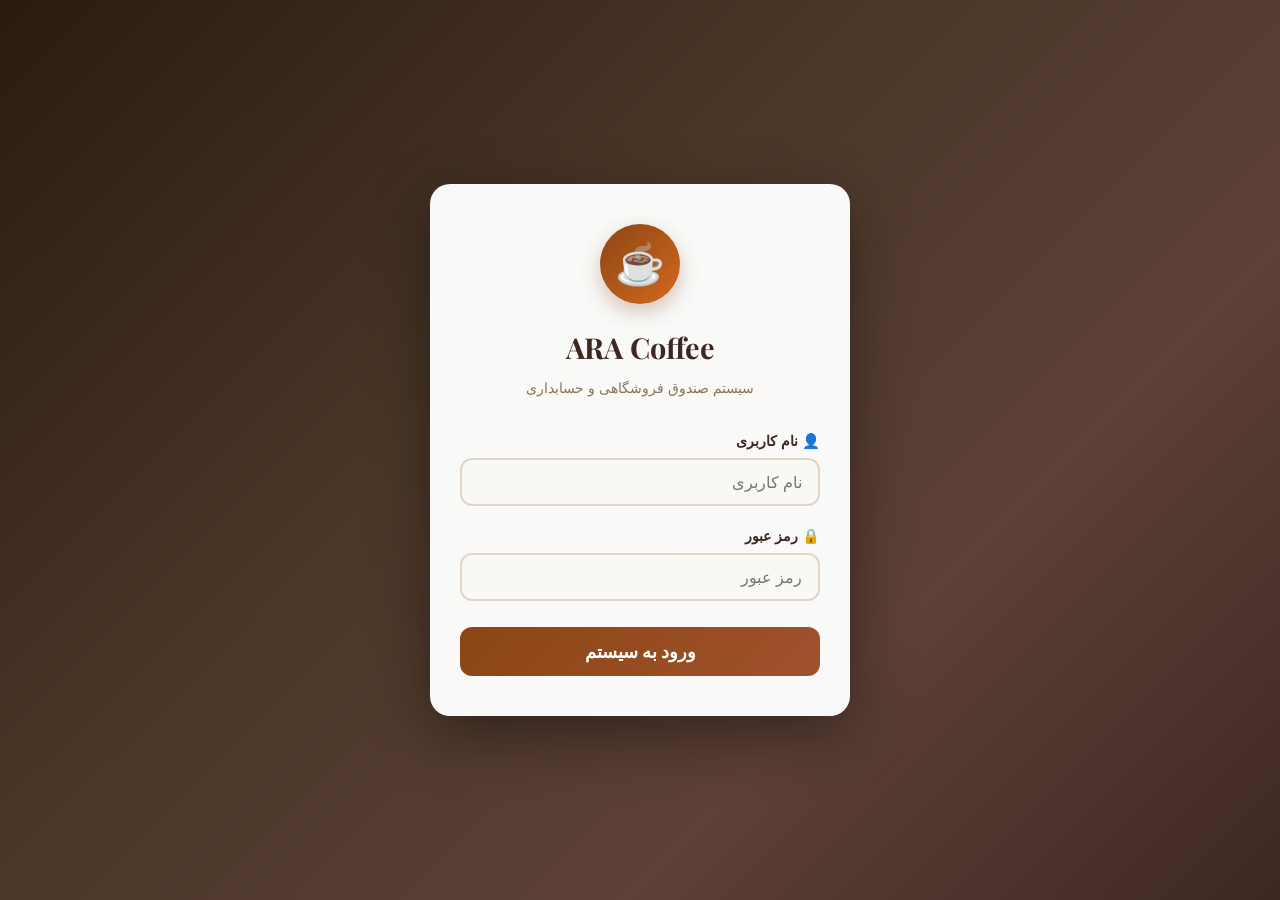
==== commit 53aa55f7: "بروزرسانی جدید" ====
--- a/index.html
+++ b/index.html
@@ -4,174 +4,96 @@
     <meta charset="UTF-8">
     <meta name="viewport" content="width=device-width, initial-scale=1.0, maximum-scale=1.0, user-scalable=no">
     <meta name="theme-color" content="#8B4513">
-    <meta name="apple-mobile-web-app-capable" content="yes">
-    <meta name="apple-mobile-web-app-status-bar-style" content="default">
+    <meta name="description" content="سیستم صندوق فروشگاهی ARA Coffee - مدیریت فروش، محصولات و حسابداری کافه">
+    <meta name="keywords" content="کافه, قهوه, صندوق فروشگاهی, POS, حسابداری, مدیریت کافه, ARA Coffee">
+    <meta name="author" content="ARA Coffee">
+    <meta name="robots" content="noindex, nofollow">
     <title>ARA Coffee ☕ - صندوق فروش</title>
-    <link rel="manifest" href="/manifest.json">
-    <link rel="stylesheet" href="/css/style.css">
-    <link rel="stylesheet" href="/css/pos.css">
-    <link rel="icon" type="image/png" href="/assets/images/icon-192x192.png">
-    <link rel="apple-touch-icon" href="/assets/images/icon-192x192.png">
+    <link rel="icon" type="image/x-icon" href="./assets/images/favicon.ico">
+    <link rel="shortcut icon" type="image/x-icon" href="./assets/images/favicon.ico">
+    <link rel="apple-touch-icon" href="./assets/images/icon-192x192.png">
+    <link rel="stylesheet" href="./css/style.css">
+    <link rel="stylesheet" href="./css/pos.css">
 </head>
 <body data-page="pos">
     <div class="side-nav-overlay" id="side-nav-overlay"></div>
-
     <div class="app-container">
-        <!-- Header -->
-        <header class="app-header">
+        <header class="app-header" role="banner">
             <div class="header-left">
-                <button class="icon-btn" id="menu-toggle" aria-label="منو" title="منو">
-                    <svg width="24" height="24" viewBox="0 0 24 24" fill="none" stroke="currentColor" stroke-width="2">
-                        <path d="M3 12h18"/><path d="M3 6h18"/><path d="M3 18h18"/>
-                    </svg>
+                <button class="icon-btn" id="menu-toggle" aria-label="منوی کناری" title="منو">
+                    <svg width="24" height="24" viewBox="0 0 24 24" fill="none" stroke="currentColor" stroke-width="2" aria-hidden="true"><path d="M3 12h18"/><path d="M3 6h18"/><path d="M3 18h18"/></svg>
                 </button>
                 <div class="logo-section">
-                    <img src="/assets/images/logo-placeholder.png" alt="ARA Coffee" class="logo-img" id="header-logo"
-                         onerror="this.src='data:image/svg+xml,<svg xmlns=%22http://www.w3.org/2000/svg%22 width=%2240%22 height=%2240%22><rect fill=%22%238B4513%22 width=%2240%22 height=%2240%22 rx=%2220%22/><text fill=%22white%22 x=%2250%25%22 y=%2255%25%22 text-anchor=%22middle%22 dy=%22.3em%22 font-size=%2220%22>☕</text></svg>'">
+                    <img src="./assets/images/logo-placeholder.png" alt="لوگوی ARA Coffee" class="logo-img" width="40" height="40" onerror="this.style.display='none'">
                     <h1 class="cafe-name">ARA Coffee</h1>
                 </div>
             </div>
             <div class="header-center">
                 <div class="search-box">
-                    <svg class="search-icon" width="20" height="20" viewBox="0 0 24 24" fill="none" stroke="currentColor" stroke-width="2">
-                        <circle cx="11" cy="11" r="8"/><path d="M21 21l-4.35-4.35"/>
-                    </svg>
-                    <input type="text" id="pos-search" placeholder="جستجوی سریع (F2)..." autocomplete="off">
+                    <svg class="search-icon" width="20" height="20" viewBox="0 0 24 24" fill="none" stroke="currentColor" stroke-width="2" aria-hidden="true"><circle cx="11" cy="11" r="8"/><path d="M21 21l-4.35-4.35"/></svg>
+                    <input type="text" id="pos-search" placeholder="جستجوی سریع محصول (F2)..." autocomplete="off" aria-label="جستجوی محصول">
                 </div>
             </div>
             <div class="header-right">
-                <button class="theme-toggle" id="theme-toggle" title="تغییر تم" type="button">
-                    <span class="theme-icon">🌙</span>
-                </button>
-                <span class="date-time" id="current-datetime"></span>
-                <div class="user-section">
-                    <span class="user-name" id="current-user-display">کاربر</span>
-                    <div class="user-avatar" id="user-avatar">A</div>
-                </div>
+                <button class="theme-toggle" id="theme-toggle" title="تغییر حالت روشن/تاریک" type="button" aria-label="تغییر تم"><span class="theme-icon">🌙</span></button>
+                <span class="date-time" id="current-datetime" aria-live="polite"></span>
+                <div class="user-section"><span class="user-name" id="current-user-display">کاربر</span><div class="user-avatar" id="user-avatar" aria-label="آواتار کاربر">A</div></div>
             </div>
         </header>
-
-        <!-- Main Content -->
-        <main class="pos-main">
-            <!-- Products Section -->
-            <section class="products-section">
-                <div class="category-tabs-container">
-                    <div class="category-tabs" id="category-tabs"></div>
-                </div>
-                <div class="products-grid" id="product-grid"></div>
+        <main class="pos-main" role="main">
+            <section class="products-section" aria-label="بخش محصولات">
+                <div class="category-tabs-container"><div class="category-tabs" id="category-tabs" role="tablist"></div></div>
+                <div class="products-grid" id="product-grid" role="list"></div>
             </section>
-
-            <!-- Cart Section -->
-            <aside class="cart-section">
-                <div class="cart-header">
-                    <h2>🛒 سبد خرید</h2>
-                    <button class="text-btn" id="clear-cart-btn">🗑️ خالی کردن</button>
-                </div>
-                
-                <div class="cart-items" id="cart-items">
-                    <p class="empty-cart">سبد خرید خالی است</p>
-                </div>
-                
+            <aside class="cart-section" aria-label="سبد خرید">
+                <div class="cart-header"><h2>🛒 سبد خرید</h2><button class="text-btn" id="clear-cart-btn">🗑️ خالی کردن</button></div>
+                <div class="cart-items" id="cart-items"><p class="empty-cart">سبد خرید خالی است</p></div>
                 <div class="cart-footer">
                     <div class="cart-summary">
-                        <div class="summary-row">
-                            <span>💰 جمع اقلام (قیمت اصلی):</span>
-                            <span id="subtotal-amount">۰ تومان</span>
-                        </div>
-                        <div class="summary-row" style="color:#e74c3c;">
-                            <span>🏷️ تخفیف:</span>
-                            <span id="discount-amount">۰ تومان</span>
-                        </div>
-                        <div class="summary-row">
-                            <span>🧾 مالیات:</span>
-                            <span id="tax-amount">۰ تومان</span>
-                        </div>
-                        <div class="summary-row total-row">
-                            <span>💳 مبلغ قابل پرداخت:</span>
-                            <span id="total-amount">۰ تومان</span>
-                        </div>
+                        <div class="summary-row"><span>💰 جمع اقلام:</span><span id="subtotal-amount">۰ تومان</span></div>
+                        <div class="summary-row" style="color:#e74c3c"><span>🏷️ تخفیف:</span><span id="discount-amount">۰ تومان</span></div>
+                        <div class="summary-row"><span>🧾 مالیات:</span><span id="tax-amount">۰ تومان</span></div>
+                        <div class="summary-row total-row"><span>💳 مبلغ قابل پرداخت:</span><span id="total-amount">۰ تومان</span></div>
                     </div>
-
-                    <!-- Discount Section -->
-                    <div class="discount-section" style="margin:12px 0;padding:10px;background:rgba(231,76,60,0.05);border-radius:8px;border:1px dashed #e74c3c;">
-                        <p style="font-size:0.8rem;font-weight:600;color:#e74c3c;margin-bottom:8px;">🏷️ اعمال تخفیف</p>
-                        <div style="display:flex;gap:6px;align-items:center;margin-bottom:8px;">
-                            <input type="number" id="discount-percent" placeholder="%" min="0" max="100" 
-                                   style="width:55px;padding:6px;border:1px solid #ddd;border-radius:6px;text-align:center;font-size:0.85rem;">
-                            <span style="font-size:0.85rem;">درصد</span>
-                            <button class="btn-sm" id="apply-discount-percent" style="padding:6px 10px;background:#e74c3c;color:#fff;border:none;border-radius:6px;cursor:pointer;font-size:0.75rem;">اعمال</button>
-                        </div>
-                        <div style="display:flex;gap:6px;align-items:center;margin-bottom:8px;">
-                            <input type="number" id="discount-amount-input" placeholder="تومان" min="0"
-                                   style="width:70px;padding:6px;border:1px solid #ddd;border-radius:6px;text-align:center;font-size:0.85rem;">
-                            <span style="font-size:0.85rem;">مبلغ</span>
-                            <button class="btn-sm" id="apply-discount-amount" style="padding:6px 10px;background:#e74c3c;color:#fff;border:none;border-radius:6px;cursor:pointer;font-size:0.75rem;">اعمال</button>
-                        </div>
-                        <button class="btn-sm" id="remove-discount" style="width:100%;padding:6px;background:#888;color:#fff;border:none;border-radius:6px;cursor:pointer;font-size:0.75rem;">✕ حذف تخفیف</button>
+                    <div class="discount-section">
+                        <p class="discount-title">🏷️ اعمال تخفیف</p>
+                        <div class="discount-row"><input type="number" id="discount-percent" placeholder="%" min="0" max="100" aria-label="درصد تخفیف"><span>درصد</span><button class="btn-sm btn-discount" id="apply-discount-percent">اعمال</button></div>
+                        <div class="discount-row"><input type="number" id="discount-amount-input" placeholder="تومان" min="0" aria-label="مبلغ تخفیف"><span>مبلغ</span><button class="btn-sm btn-discount" id="apply-discount-amount">اعمال</button></div>
+                        <button class="btn-sm btn-remove-discount" id="remove-discount">✕ حذف تخفیف</button>
                     </div>
-
-                    <!-- Payment Method -->
                     <div class="payment-methods">
-                        <label class="radio-label">
-                            <input type="radio" name="payment-method" value="Cash" checked>
-                            <span>💵 نقدی</span>
-                        </label>
-                        <label class="radio-label">
-                            <input type="radio" name="payment-method" value="Card">
-                            <span>💳 کارت</span>
-                        </label>
+                        <label class="radio-label"><input type="radio" name="payment-method" value="Cash" checked><span>💵 نقدی</span></label>
+                        <label class="radio-label"><input type="radio" name="payment-method" value="Card"><span>💳 کارت</span></label>
                     </div>
-                    
-                    <!-- Checkout Button -->
-                    <button class="btn-primary btn-block" id="checkout-btn">
-                        💳 پرداخت و ثبت سفارش (F8)
-                    </button>
+                    <button class="btn-primary btn-block" id="checkout-btn">💳 پرداخت و ثبت سفارش (F8)</button>
                 </div>
             </aside>
         </main>
-
-        <!-- Side Navigation -->
-        <nav class="side-nav" id="side-nav">
+        <nav class="side-nav" id="side-nav" aria-label="منوی اصلی">
             <div class="nav-header">
-                <img src="/assets/images/logo-placeholder.png" alt="ARA Coffee" class="nav-logo"
-                     onerror="this.src='data:image/svg+xml,<svg xmlns=%22http://www.w3.org/2000/svg%22 width=%2280%22 height=%2280%22><rect fill=%22%238B4513%22 width=%2280%22 height=%2280%22 rx=%2240%22/><text fill=%22white%22 x=%2250%25%22 y=%2255%25%22 text-anchor=%22middle%22 dy=%22.3em%22 font-size=%2240%22>☕</text></svg>'">
+                <img src="./assets/images/logo-placeholder.png" alt="ARA Coffee" class="nav-logo" width="80" height="80" onerror="this.style.display='none'">
                 <h3>ARA Coffee ☕</h3>
                 <p class="nav-subtitle">سیستم مدیریت کافه</p>
             </div>
             <ul class="nav-links">
-                <li><a href="/index.html" class="nav-link active"><span>🛒</span> صندوق فروش</a></li>
-                <li><a href="/orders.html" class="nav-link"><span>📋</span> تاریخچه سفارشات</a></li>
-                <li><a href="/admin.html" class="nav-link"><span>⚙️</span> مدیریت محصولات</a></li>
-                <li><a href="/reports.html" class="nav-link"><span>📊</span> گزارشات</a></li>
-                <li><a href="/settings.html" class="nav-link"><span>🔧</span> تنظیمات</a></li>
-                <li><a href="/menu.html" class="nav-link" target="_blank"><span>🍽️</span> منوی کافه</a></li>
+                <li><a href="./index.html" class="nav-link active"><span>🛒</span> صندوق فروش</a></li>
+                <li><a href="./orders.html" class="nav-link"><span>📋</span> تاریخچه سفارشات</a></li>
+                <li><a href="./admin.html" class="nav-link"><span>⚙️</span> مدیریت محصولات</a></li>
+                <li><a href="./reports.html" class="nav-link"><span>📊</span> گزارشات</a></li>
+                <li><a href="./settings.html" class="nav-link"><span>🔧</span> تنظیمات</a></li>
+                <li><a href="./menu.html" class="nav-link" target="_blank"><span>🍽️</span> منوی کافه</a></li>
             </ul>
-            <div class="nav-footer">
-                <p class="version">نسخه 1.0.0</p>
-                <button class="btn-logout" id="logout-btn">🚪 خروج</button>
-            </div>
+            <div class="nav-footer"><p class="version">نسخه 1.0.0</p><button class="btn-logout" id="logout-btn">🚪 خروج</button></div>
         </nav>
     </div>
-
-    <!-- Toast Container -->
-    <div class="toast-container" id="toast-container"></div>
-
-    <!-- Scripts -->
-    <script src="/js/github-db.js"></script>
-    <script src="/js/models.js"></script>
-    <script src="/js/auth.js"></script>
-    <script src="/js/ui.js"></script>
-    <script src="/js/cart.js"></script>
-    <script src="/js/print.js"></script>
-    <script src="/js/app.js"></script>
-    <script>
-        if ('serviceWorker' in navigator) {
-            window.addEventListener('load', () => {
-                navigator.serviceWorker.register('/service-worker.js')
-                    .then(reg => console.log('SW registered:', reg.scope))
-                    .catch(err => console.log('SW failed:', err));
-            });
-        }
-    </script>
+    <div class="toast-container" id="toast-container" aria-live="polite"></div>
+    <script src="./js/github-db.js"></script>
+    <script src="./js/models.js"></script>
+    <script src="./js/auth.js"></script>
+    <script src="./js/ui.js"></script>
+    <script src="./js/cart.js"></script>
+    <script src="./js/motivational-quotes.js"></script>
+    <script src="./js/print.js"></script>
+    <script src="./js/app.js"></script>
 </body>
 </html>
--- a/css/pos.css
+++ b/css/pos.css
@@ -1,4 +1,9 @@
-/* === POS Page Styles === */
+/* ==========================================
+   ARA Coffee - POS Page Styles
+   Mobile-First - Cart Always Visible
+   ========================================== */
+
+/* === POS Main Layout === */
 .pos-main {
     display: grid;
     grid-template-columns: 1fr 380px;
@@ -8,7 +13,9 @@
     overflow: hidden;
 }
 
-/* === Products Section === */
+/* ==========================================
+   PRODUCTS SECTION
+   ========================================== */
 .products-section {
     display: flex;
     flex-direction: column;
@@ -21,6 +28,8 @@
     margin-bottom: 16px;
     scrollbar-width: thin;
     scrollbar-color: var(--color-primary) transparent;
+    -webkit-overflow-scrolling: touch;
+    flex-shrink: 0;
 }
 
 .category-tabs-container::-webkit-scrollbar {
@@ -50,6 +59,7 @@
     font-family: 'Inter', sans-serif;
     font-size: 0.9rem;
     font-weight: 500;
+    flex-shrink: 0;
 }
 
 .category-tab:hover {
@@ -71,6 +81,7 @@
     overflow-y: auto;
     padding: 8px;
     flex: 1;
+    align-content: start;
 }
 
 .product-card {
@@ -144,7 +155,9 @@
     font-size: 1.1rem;
 }
 
-/* === Cart Section === */
+/* ==========================================
+   CART SECTION
+   ========================================== */
 .cart-section {
     display: flex;
     flex-direction: column;
@@ -153,6 +166,7 @@
     border-radius: var(--radius-xl);
     border: 2px solid var(--glass-border);
     box-shadow: var(--shadow-md);
+    overflow: hidden;
 }
 
 .cart-header {
@@ -162,6 +176,7 @@
     margin-bottom: 20px;
     padding-bottom: 16px;
     border-bottom: 2px solid var(--glass-border);
+    flex-shrink: 0;
 }
 
 .cart-header h2 {
@@ -173,6 +188,7 @@
     flex: 1;
     overflow-y: auto;
     margin-bottom: 16px;
+    min-height: 0;
 }
 
 .cart-item {
@@ -186,6 +202,7 @@
 
 .item-details {
     flex: 1;
+    min-width: 0;
 }
 
 .item-name {
@@ -205,6 +222,7 @@
     display: flex;
     align-items: center;
     gap: 8px;
+    flex-shrink: 0;
 }
 
 .qty-btn {
@@ -256,6 +274,7 @@
     font-size: 0.95rem;
     min-width: 80px;
     text-align: left;
+    flex-shrink: 0;
 }
 
 .empty-cart {
@@ -265,9 +284,11 @@
     font-size: 0.95rem;
 }
 
+/* Cart Footer */
 .cart-footer {
     border-top: 2px solid var(--glass-border);
     padding-top: 16px;
+    flex-shrink: 0;
 }
 
 .cart-summary {
@@ -291,6 +312,36 @@
     border-top: 2px solid var(--glass-border);
 }
 
+/* Discount Section */
+.discount-section {
+    margin: 12px 0;
+    padding: 10px;
+    background: rgba(231, 76, 60, 0.05);
+    border-radius: 8px;
+    border: 1px dashed #e74c3c;
+}
+
+.discount-section input {
+    padding: 6px;
+    border: 1px solid #ddd;
+    border-radius: 6px;
+    text-align: center;
+    font-size: 0.85rem;
+    font-family: 'Inter', sans-serif;
+}
+
+.btn-sm {
+    padding: 6px 10px;
+    border: none;
+    border-radius: 6px;
+    cursor: pointer;
+    font-size: 0.75rem;
+    font-family: 'Inter', sans-serif;
+    color: #fff;
+    white-space: nowrap;
+}
+
+/* Payment Methods */
 .payment-methods {
     display: flex;
     gap: 16px;
@@ -314,21 +365,33 @@
     border-color: var(--color-primary);
 }
 
-.radio-label input[type="radio"]:checked + span {
-    color: var(--color-primary);
-}
-
 .radio-label:has(input:checked) {
     border-color: var(--color-primary);
     background: rgba(139, 69, 19, 0.05);
 }
 
-/* === Responsive POS === */
+/* Checkout Button */
+#checkout-btn {
+    font-size: 1rem;
+    font-weight: 700;
+    padding: 14px;
+}
+
+/* ==========================================
+   RESPONSIVE - TABLET
+   ========================================== */
 @media (max-width: 1024px) {
     .pos-main {
         grid-template-columns: 1fr;
         height: auto;
         padding: 12px;
+        gap: 12px;
+    }
+    
+    .products-grid {
+        grid-template-columns: repeat(auto-fill, minmax(120px, 1fr));
+        gap: 12px;
+        max-height: none;
     }
     
     .cart-section {
@@ -336,10 +399,264 @@
         bottom: 0;
         max-height: 50vh;
         border-radius: var(--radius-xl) var(--radius-xl) 0 0;
+        z-index: 50;
+        box-shadow: 0 -4px 20px rgba(0,0,0,0.15);
+    }
+    
+    .cart-items {
+        max-height: 150px;
+    }
+}
+
+/* ==========================================
+   RESPONSIVE - MOBILE (max 768px)
+   ========================================== */
+@media (max-width: 768px) {
+    .pos-main {
+        display: flex;
+        flex-direction: column;
+        padding: 8px;
+        gap: 0;
+        height: 100vh;
+        overflow: hidden;
+    }
+
+    /* HEADER */
+    .app-header {
+        padding: 8px 12px;
+        flex-shrink: 0;
+    }
+    
+    .header-center {
+        order: 3;
+        width: 100%;
+    }
+    
+    .search-box {
+        width: 100%;
+    }
+    
+    .search-box input {
+        width: 100%;
+        padding: 10px 35px 10px 12px;
+        font-size: 0.9rem;
+        min-width: auto;
+    }
+    
+    .cafe-name {
+        font-size: 1rem;
+    }
+    
+    .logo-img {
+        width: 32px;
+        height: 32px;
+    }
+
+    /* PRODUCTS AREA - Scrollable */
+    .products-section {
+        flex: 1;
+        overflow-y: auto;
+        min-height: 0;
+        padding-bottom: 8px;
+    }
+    
+    .category-tabs-container {
+        margin-bottom: 8px;
+    }
+    
+    .category-tab {
+        padding: 8px 14px;
+        font-size: 0.8rem;
     }
     
     .products-grid {
-        grid-template-columns: repeat(auto-fill, minmax(120px, 1fr));
-        gap: 12px;
-    }
-}+        grid-template-columns: repeat(3, 1fr);
+        gap: 8px;
+        padding: 4px;
+        max-height: none;
+        overflow: visible;
+    }
+    
+    .product-image {
+        height: 75px;
+    }
+    
+    .product-info {
+        padding: 8px;
+    }
+    
+    .product-info h3 {
+        font-size: 0.7rem;
+        margin-bottom: 2px;
+    }
+    
+    .price {
+        font-size: 0.8rem;
+    }
+
+    /* CART SECTION - Fixed Bottom */
+    .cart-section {
+        flex-shrink: 0;
+        max-height: none;
+        border-radius: 16px 16px 0 0;
+        padding: 14px;
+        margin: 0 -8px -8px -8px;
+        box-shadow: 0 -4px 20px rgba(0,0,0,0.2);
+        z-index: 50;
+    }
+    
+    .cart-header {
+        margin-bottom: 8px;
+        padding-bottom: 8px;
+    }
+    
+    .cart-header h2 {
+        font-size: 1rem;
+    }
+    
+    .cart-items {
+        max-height: 80px;
+        overflow-y: auto;
+        margin-bottom: 8px;
+    }
+    
+    .cart-item {
+        padding: 6px 0;
+        gap: 6px;
+    }
+    
+    .item-name {
+        font-size: 0.8rem;
+    }
+    
+    .item-price {
+        font-size: 0.7rem;
+    }
+    
+    .qty-btn {
+        width: 24px;
+        height: 24px;
+        font-size: 1rem;
+    }
+    
+    .qty-value {
+        font-size: 0.8rem;
+        min-width: 18px;
+    }
+    
+    .delete-btn {
+        font-size: 0.9rem;
+    }
+    
+    .item-total {
+        font-size: 0.8rem;
+        min-width: 55px;
+    }
+    
+    .cart-footer {
+        padding-top: 8px;
+    }
+    
+    .cart-summary {
+        margin-bottom: 8px;
+    }
+    
+    .summary-row {
+        font-size: 0.75rem;
+        margin-bottom: 3px;
+    }
+    
+    .summary-row.total-row {
+        font-size: 0.95rem;
+        margin-top: 4px;
+        padding-top: 4px;
+    }
+    
+    /* DISCOUNT */
+    .discount-section {
+        padding: 6px;
+        margin: 6px 0;
+    }
+    
+    .discount-section input {
+        padding: 5px;
+        font-size: 0.75rem;
+        width: 40px;
+    }
+    
+    .btn-sm {
+        padding: 5px 8px;
+        font-size: 0.7rem;
+    }
+    
+    /* PAYMENT */
+    .payment-methods {
+        gap: 6px;
+        margin: 8px 0;
+    }
+    
+    .radio-label {
+        padding: 6px 10px;
+        font-size: 0.75rem;
+        gap: 4px;
+    }
+    
+    /* CHECKOUT BUTTON */
+    #checkout-btn {
+        padding: 12px;
+        font-size: 0.9rem;
+    }
+}
+
+/* ==========================================
+   RESPONSIVE - VERY SMALL (max 380px)
+   ========================================== */
+@media (max-width: 380px) {
+    .products-grid {
+        grid-template-columns: repeat(2, 1fr);
+        gap: 6px;
+    }
+    
+    .product-image {
+        height: 65px;
+    }
+    
+    .product-info h3 {
+        font-size: 0.65rem;
+    }
+    
+    .price {
+        font-size: 0.7rem;
+    }
+    
+    .cart-section {
+        padding: 10px;
+    }
+    
+    .cart-items {
+        max-height: 60px;
+    }
+    
+    .discount-section input {
+        width: 35px;
+    }
+}
+
+/* ==========================================
+   SCROLLBARS
+   ========================================== */
+.cart-items::-webkit-scrollbar,
+.products-grid::-webkit-scrollbar {
+    width: 3px;
+}
+
+.cart-items::-webkit-scrollbar-thumb,
+.products-grid::-webkit-scrollbar-thumb {
+    background: var(--color-primary);
+    border-radius: 2px;
+}
+
+.cart-items::-webkit-scrollbar-track,
+.products-grid::-webkit-scrollbar-track {
+    background: transparent;
+}
